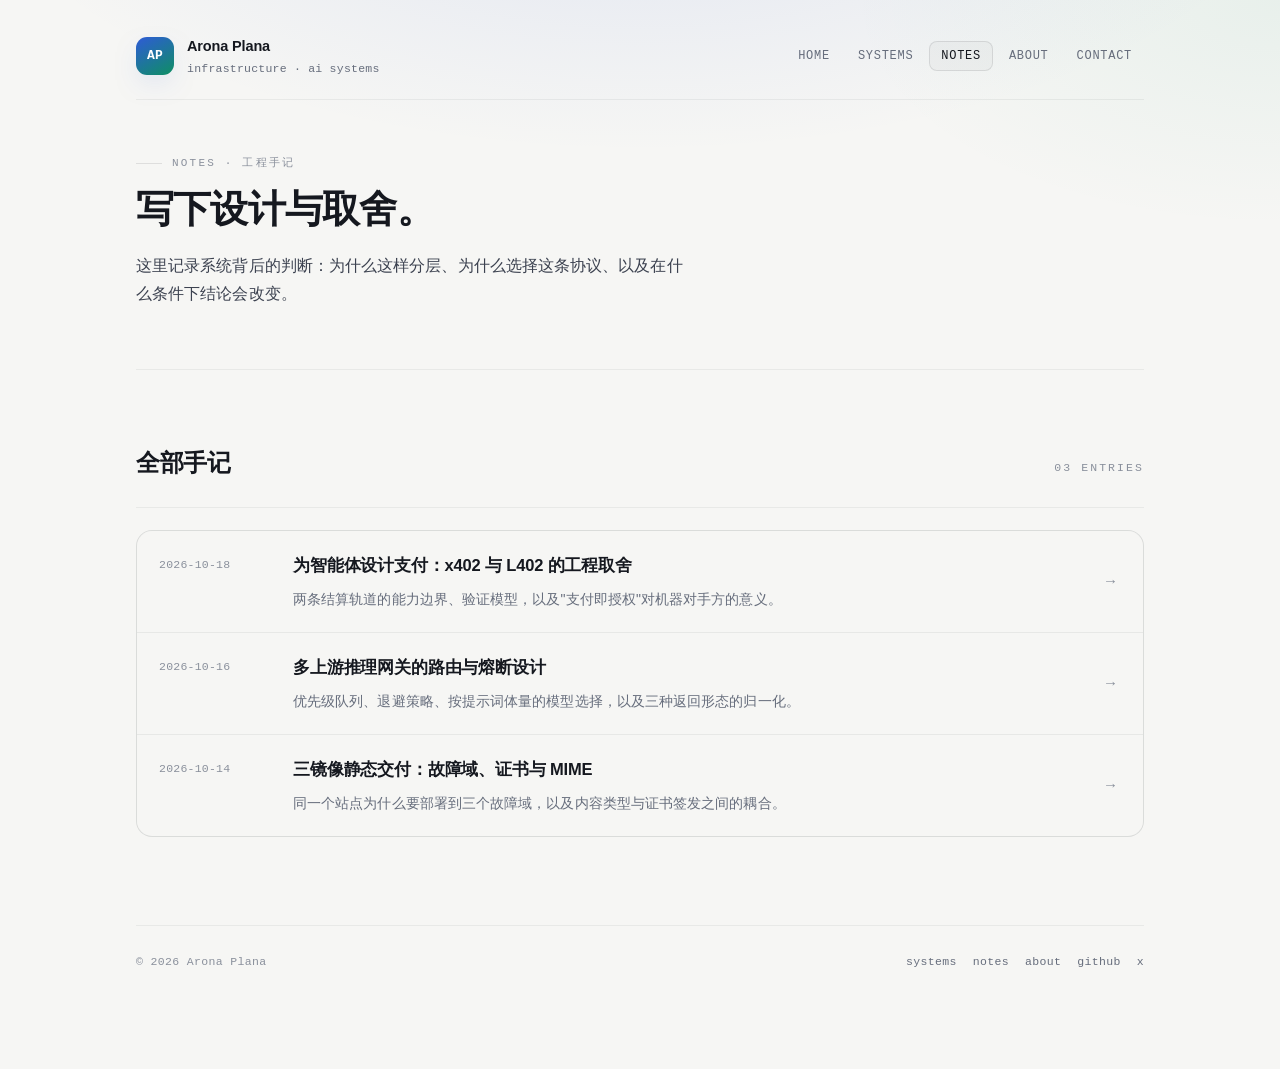
==== notes/index.html @ 3d63c318 "site: multi-page rebuild (home, systems x3, notes x3, about, contact)" ====
<!DOCTYPE html>
<html lang="zh-CN">
<head>
<meta charset="UTF-8">
<meta name="viewport" content="width=device-width, initial-scale=1">
<title>Notes — Arona Plana</title>
<meta name="description" content="工程手记：推理网关、支付轨道与边缘交付的设计与取舍。">
<meta name="theme-color" content="#0a0b0e">
<link rel="stylesheet" href="/assets/style.css">
</head>
<body>
<div class="wrap">

  <div class="top">
    <a class="brand" href="/">
      <div class="monogram">AP</div>
      <div><b>Arona Plana</b><span>infrastructure · ai systems</span></div>
    </a>
    <nav class="nav">
      <a href="/">Home</a>
      <a href="/systems/">Systems</a>
      <a href="/notes/" aria-current="page">Notes</a>
      <a href="/about/">About</a>
      <a href="/contact/">Contact</a>
    </nav>
  </div>

  <header class="page-hero">
    <div class="eyebrow">Notes · 工程手记</div>
    <h1>写下设计与取舍。</h1>
    <p class="lede">这里记录系统背后的判断：为什么这样分层、为什么选择这条协议、以及在什么条件下结论会改变。</p>
  </header>

  <section>
    <div class="sec-head"><h2>全部手记</h2><span class="idx">03 entries</span></div>
    <div class="rule"></div>
    <div class="notes">

      <a class="note" href="/notes/x402-l402/">
        <time>2026-10-18</time>
        <div>
          <h3>为智能体设计支付：x402 与 L402 的工程取舍</h3>
          <p>两条结算轨道的能力边界、验证模型，以及"支付即授权"对机器对手方的意义。</p>
        </div>
        <span class="arrow">→</span>
      </a>

      <a class="note" href="/notes/multi-upstream/">
        <time>2026-10-16</time>
        <div>
          <h3>多上游推理网关的路由与熔断设计</h3>
          <p>优先级队列、退避策略、按提示词体量的模型选择，以及三种返回形态的归一化。</p>
        </div>
        <span class="arrow">→</span>
      </a>

      <a class="note" href="/notes/edge-delivery/">
        <time>2026-10-14</time>
        <div>
          <h3>三镜像静态交付：故障域、证书与 MIME</h3>
          <p>同一个站点为什么要部署到三个故障域，以及内容类型与证书签发之间的耦合。</p>
        </div>
        <span class="arrow">→</span>
      </a>

    </div>
  </section>

  <footer>
    <span>© 2026 Arona Plana</span>
    <span class="alt">
      <a href="/systems/">systems</a>
      <a href="/notes/">notes</a>
      <a href="/about/">about</a>
      <a href="https://github.com/aronaplana-os">github</a>
      <a href="https://x.com/aronaplana2026">x</a>
    </span>
  </footer>

</div>
</body>
</html>
---- assets/style.css ----
/* ==========================================================================
   Arona Plana — design system
   editorial · dark-first · zero external assets
   ========================================================================== */
:root{
  --bg:#0a0b0e;
  --bg-soft:#0e1015;
  --panel:rgba(255,255,255,.025);
  --panel-hi:rgba(255,255,255,.05);
  --line:rgba(255,255,255,.075);
  --line-soft:rgba(255,255,255,.045);
  --fg:#eceef2;
  --fg-dim:#b7bcc8;
  --mut:#7c8291;
  --mut-2:#5a606d;
  --acc:#9db8ff;
  --acc-ink:#0a0b0e;
  --acc-2:#7ee2b8;
  --mono:ui-monospace,"SFMono-Regular",Menlo,Consolas,"Liberation Mono",monospace;
  --serif:"Iowan Old Style","Source Serif Pro",Georgia,"Songti SC","Noto Serif CJK SC",serif;
  --sans:-apple-system,BlinkMacSystemFont,"Segoe UI","PingFang SC","Hiragino Sans GB","Microsoft YaHei",sans-serif;
  --r:16px;
  --max:1060px;
  --narrow:760px;
}
@media (prefers-color-scheme: light){
  :root{
    --bg:#f6f6f4; --bg-soft:#fbfbfa;
    --panel:rgba(15,18,24,.025); --panel-hi:rgba(15,18,24,.045);
    --line:rgba(15,18,24,.10); --line-soft:rgba(15,18,24,.06);
    --fg:#15181f; --fg-dim:#3c4250; --mut:#666d7c; --mut-2:#8a909c;
    --acc:#2f5bd7; --acc-ink:#ffffff; --acc-2:#0e8f63;
  }
}
*{box-sizing:border-box}
html{scroll-behavior:smooth}
::selection{background:color-mix(in srgb,var(--acc) 28%,transparent);color:var(--fg)}
body{
  margin:0;
  background:
    radial-gradient(1100px 520px at 50% -170px, color-mix(in srgb,var(--acc) 12%,transparent), transparent 62%),
    radial-gradient(720px 380px at 100% 0%, color-mix(in srgb,var(--acc-2) 6%,transparent), transparent 60%),
    var(--bg);
  color:var(--fg);
  font:15.5px/1.78 var(--sans);
  -webkit-font-smoothing:antialiased;
  text-rendering:optimizeLegibility;
  letter-spacing:.005em;
}
a{color:var(--acc);text-decoration:none}
a:hover{color:color-mix(in srgb,var(--acc) 82%,var(--fg))}
a:focus-visible,button:focus-visible{outline:2px solid var(--acc);outline-offset:3px;border-radius:6px}
img{max-width:100%}
.wrap{max-width:var(--max);margin:0 auto;padding:34px 26px 96px}
.narrow{max-width:var(--narrow);margin:0 auto}

/* ---------- top bar ---------- */
.top{
  display:flex;align-items:center;justify-content:space-between;gap:18px;
  padding-bottom:22px;border-bottom:1px solid var(--line-soft);
}
.brand{display:flex;align-items:center;gap:13px;min-width:0}
.brand:hover{text-decoration:none}
.monogram{
  width:38px;height:38px;border-radius:11px;flex:0 0 auto;
  display:grid;place-items:center;
  font:600 13px/1 var(--mono);letter-spacing:.02em;color:var(--acc-ink);
  background:linear-gradient(150deg,var(--acc),var(--acc-2));
  box-shadow:0 10px 30px -12px color-mix(in srgb,var(--acc) 55%,transparent);
}
.brand b{display:block;font-size:14.5px;font-weight:600;letter-spacing:-.01em;color:var(--fg)}
.brand span{display:block;font:11.5px/1.5 var(--mono);color:var(--mut);letter-spacing:.02em}
.nav{display:flex;gap:4px;flex-wrap:wrap}
.nav a{
  font:12px/1 var(--mono);letter-spacing:.06em;text-transform:uppercase;
  color:var(--mut);padding:8px 11px;border-radius:8px;border:1px solid transparent;
  transition:color .18s,border-color .18s,background .18s;
}
.nav a:hover{color:var(--fg);border-color:var(--line);background:var(--panel);text-decoration:none}
.nav a[aria-current="page"]{color:var(--fg);border-color:var(--line);background:var(--panel)}

/* ---------- hero ---------- */
.hero{padding:72px 0 52px;display:grid;grid-template-columns:1.55fr .8fr;gap:48px;align-items:end}
@media (max-width:840px){ .hero{grid-template-columns:1fr;gap:28px;padding:48px 0 34px} }
.eyebrow{
  font:11px/1 var(--mono);letter-spacing:.2em;text-transform:uppercase;color:var(--mut-2);
  display:flex;align-items:center;gap:10px;margin-bottom:18px;
}
.eyebrow::before{content:"";width:26px;height:1px;background:var(--line);display:block}
h1{
  font-family:var(--serif);font-size:clamp(30px,4.6vw,46px);line-height:1.18;
  letter-spacing:-.02em;font-weight:600;margin:0 0 20px;text-wrap:balance;
}
h1 em{font-style:normal;color:var(--acc)}
.lede{color:var(--fg-dim);font-size:16px;max-width:62ch;margin:0 0 26px}
.lede b{color:var(--fg);font-weight:600}
.page-hero{padding:58px 0 34px;border-bottom:1px solid var(--line-soft);margin-bottom:10px}
.page-hero h1{font-size:clamp(27px,3.6vw,38px)}

.meta-grid{display:grid;grid-template-columns:1fr 1fr;gap:1px;background:var(--line-soft);border:1px solid var(--line-soft);border-radius:var(--r);overflow:hidden}
.meta-grid div{background:var(--bg);padding:16px 18px}
.meta-grid b{display:block;font:600 20px/1.1 var(--mono);letter-spacing:-.02em;margin-bottom:6px}
.meta-grid span{font:11.5px/1.5 var(--mono);color:var(--mut);letter-spacing:.04em;text-transform:uppercase}

.status{
  display:inline-flex;align-items:center;gap:8px;
  font:11.5px/1 var(--mono);color:var(--mut);
  border:1px solid var(--line);border-radius:999px;padding:7px 12px;background:var(--panel);
}
.dot{width:6px;height:6px;border-radius:50%;background:var(--acc-2);box-shadow:0 0 0 4px color-mix(in srgb,var(--acc-2) 16%,transparent)}

/* ---------- sections ---------- */
section{margin-top:72px}
.sec-head{display:flex;align-items:baseline;justify-content:space-between;gap:20px;margin-bottom:22px}
.sec-head h2{font-family:var(--serif);font-size:24px;font-weight:600;letter-spacing:-.015em;margin:0}
.sec-head .idx{font:11.5px/1 var(--mono);color:var(--mut-2);letter-spacing:.18em;text-transform:uppercase}
.sec-head .more{font:11.5px/1 var(--mono);letter-spacing:.08em;text-transform:uppercase}
.rule{height:1px;background:var(--line-soft);margin:0 0 22px}

/* ---------- product cards ---------- */
.products{display:grid;grid-template-columns:repeat(3,1fr);gap:16px}
@media (max-width:900px){ .products{grid-template-columns:1fr} }
.product{
  position:relative;display:flex;flex-direction:column;
  border:1px solid var(--line);border-radius:var(--r);
  background:linear-gradient(180deg,var(--panel-hi),var(--panel));
  padding:24px 22px 22px;transition:border-color .2s,transform .2s;
}
.product:hover{border-color:color-mix(in srgb,var(--acc) 40%,var(--line));transform:translateY(-2px);text-decoration:none}
.product .no{font:11px/1 var(--mono);color:var(--mut-2);letter-spacing:.12em}
.product h3{margin:14px 0 4px;font-size:17.5px;font-weight:600;letter-spacing:-.01em;color:var(--fg)}
.product .en{font:11px/1.6 var(--mono);color:var(--mut-2);letter-spacing:.06em;text-transform:uppercase;margin:0 0 12px}
.product p{margin:0 0 16px;color:var(--mut);font-size:14px;flex:1}
.product .go{font:11.5px/1 var(--mono);letter-spacing:.08em;text-transform:uppercase;color:var(--acc)}

/* ---------- notes list ---------- */
.notes{display:grid;gap:1px;background:var(--line-soft);border:1px solid var(--line-soft);border-radius:var(--r);overflow:hidden}
.note{
  display:grid;grid-template-columns:112px 1fr 18px;gap:22px;align-items:start;
  padding:20px 22px;background:var(--bg);transition:background .18s;
}
.note:hover{background:var(--bg-soft);text-decoration:none}
.note:hover .arrow{transform:translateX(3px);color:var(--acc)}
.note time{font:11.5px/1.9 var(--mono);color:var(--mut-2);letter-spacing:.02em;padding-top:3px}
.note h3{margin:0 0 7px;font-size:16.5px;font-weight:600;letter-spacing:-.01em;color:var(--fg)}
.note p{margin:0;color:var(--mut);font-size:14px}
.arrow{color:var(--mut-2);transition:transform .18s,color .18s;align-self:center;font-size:15px}
@media (max-width:680px){ .note{grid-template-columns:1fr;gap:8px} .note time{padding:0} .arrow{display:none} }

/* ---------- prose (article pages) ---------- */
.prose{max-width:var(--narrow);margin:0 auto}
.prose .kicker{font:11px/1 var(--mono);letter-spacing:.18em;text-transform:uppercase;color:var(--mut-2);margin-bottom:14px}
.prose h1{font-size:clamp(26px,3.4vw,36px);margin-bottom:14px}
.prose .byline{font:11.5px/1.6 var(--mono);color:var(--mut-2);letter-spacing:.04em;display:flex;gap:14px;flex-wrap:wrap;margin-bottom:30px}
.prose h2{font-family:var(--serif);font-size:21px;font-weight:600;letter-spacing:-.01em;margin:40px 0 12px}
.prose h3{font-size:16.5px;font-weight:600;margin:26px 0 8px}
.prose p{color:var(--fg-dim);margin:0 0 16px}
.prose ul,.prose ol{color:var(--fg-dim);padding-left:22px;margin:0 0 16px}
.prose li{margin:6px 0}
.prose code{font:13px/1.5 var(--mono);background:var(--panel-hi);border:1px solid var(--line-soft);border-radius:6px;padding:2px 6px}
.prose pre{
  background:var(--bg-soft);border:1px solid var(--line);border-radius:12px;
  padding:16px 18px;overflow:auto;margin:0 0 18px;
}
.prose pre code{background:none;border:0;padding:0;font-size:12.8px;line-height:1.7;color:var(--fg-dim)}
.prose blockquote{
  margin:0 0 18px;padding:2px 0 2px 18px;border-left:2px solid var(--line);
  color:var(--mut);font-style:italic;
}
.prose hr{border:0;border-top:1px solid var(--line-soft);margin:34px 0}

/* ---------- data table ---------- */
.tbl{width:100%;border-collapse:collapse;font-size:13.5px;margin:0 0 18px}
.tbl th{
  text-align:left;font:11px/1 var(--mono);letter-spacing:.12em;text-transform:uppercase;
  color:var(--mut-2);padding:0 14px 10px 0;border-bottom:1px solid var(--line);
}
.tbl td{padding:12px 14px 12px 0;border-bottom:1px solid var(--line-soft);color:var(--fg-dim);vertical-align:top}
.tbl td:first-child{color:var(--fg);font-weight:500}
.tbl code{font:12.5px/1.5 var(--mono)}

/* ---------- cards / callout ---------- */
.card{background:var(--panel);border:1px solid var(--line);border-radius:var(--r);padding:22px}
.card + .card{margin-top:14px}
.grid2{display:grid;grid-template-columns:1fr 1fr;gap:16px}
.grid3{display:grid;grid-template-columns:repeat(3,1fr);gap:16px}
@media (max-width:820px){ .grid2,.grid3{grid-template-columns:1fr} }
.callout{
  border:1px solid var(--line);border-left:2px solid var(--acc);border-radius:10px;
  background:var(--panel);padding:16px 18px;color:var(--fg-dim);font-size:14px;
}
.callout b{color:var(--fg)}

/* ---------- kv ---------- */
.kv{display:grid;grid-template-columns:150px 1fr;gap:12px 26px;font-size:14px}
.kv dt{font:11.5px/1.7 var(--mono);letter-spacing:.1em;text-transform:uppercase;color:var(--mut-2);padding-top:2px}
.kv dd{margin:0;color:var(--fg-dim)}
.kv dd b{color:var(--fg);font-weight:600}
@media (max-width:620px){ .kv{grid-template-columns:1fr;gap:4px 0} .kv dd{margin-bottom:12px} }

/* ---------- contact & payment ---------- */
.contact{display:flex;flex-wrap:wrap;gap:10px}
.contact a{
  display:inline-flex;align-items:center;gap:9px;
  border:1px solid var(--line);border-radius:10px;padding:11px 14px;
  font:12.5px/1 var(--mono);color:var(--fg-dim);background:var(--panel);
  transition:border-color .18s,color .18s,background .18s;
}
.contact a:hover{color:var(--fg);border-color:color-mix(in srgb,var(--acc) 45%,var(--line));background:var(--panel-hi);text-decoration:none}
.contact .k{color:var(--mut-2);font-size:10.5px;letter-spacing:.12em;text-transform:uppercase}
.pay{margin-top:16px;border:1px solid var(--line-soft);border-radius:12px;background:var(--bg-soft);padding:16px 18px;display:grid;gap:8px}
.pay .row{display:grid;grid-template-columns:96px 1fr;gap:14px;align-items:baseline}
.pay .row .k{font:10.5px/1.6 var(--mono);letter-spacing:.12em;text-transform:uppercase;color:var(--mut-2)}
.pay .row code{font:12px/1.7 var(--mono);color:var(--fg-dim);word-break:break-all;user-select:all}
@media (max-width:620px){ .pay .row{grid-template-columns:1fr;gap:2px} }

/* ---------- footer ---------- */
footer{
  margin-top:88px;padding-top:26px;border-top:1px solid var(--line-soft);
  display:flex;justify-content:space-between;gap:16px;flex-wrap:wrap;
  font:11.5px/1.8 var(--mono);color:var(--mut-2);letter-spacing:.03em;
}
footer .alt{display:flex;gap:16px;flex-wrap:wrap}
footer a{color:var(--mut)}

/* ---------- motion ---------- */
@media (prefers-reduced-motion:no-preference){
  .hero,.product,.note{animation:rise .5s cubic-bezier(.22,.8,.3,1) both}
  .product:nth-child(2),.note:nth-child(2){animation-delay:.05s}
  .product:nth-child(3),.note:nth-child(3){animation-delay:.1s}
  @keyframes rise{from{opacity:0;transform:translateY(10px)}to{opacity:1;transform:none}}
}
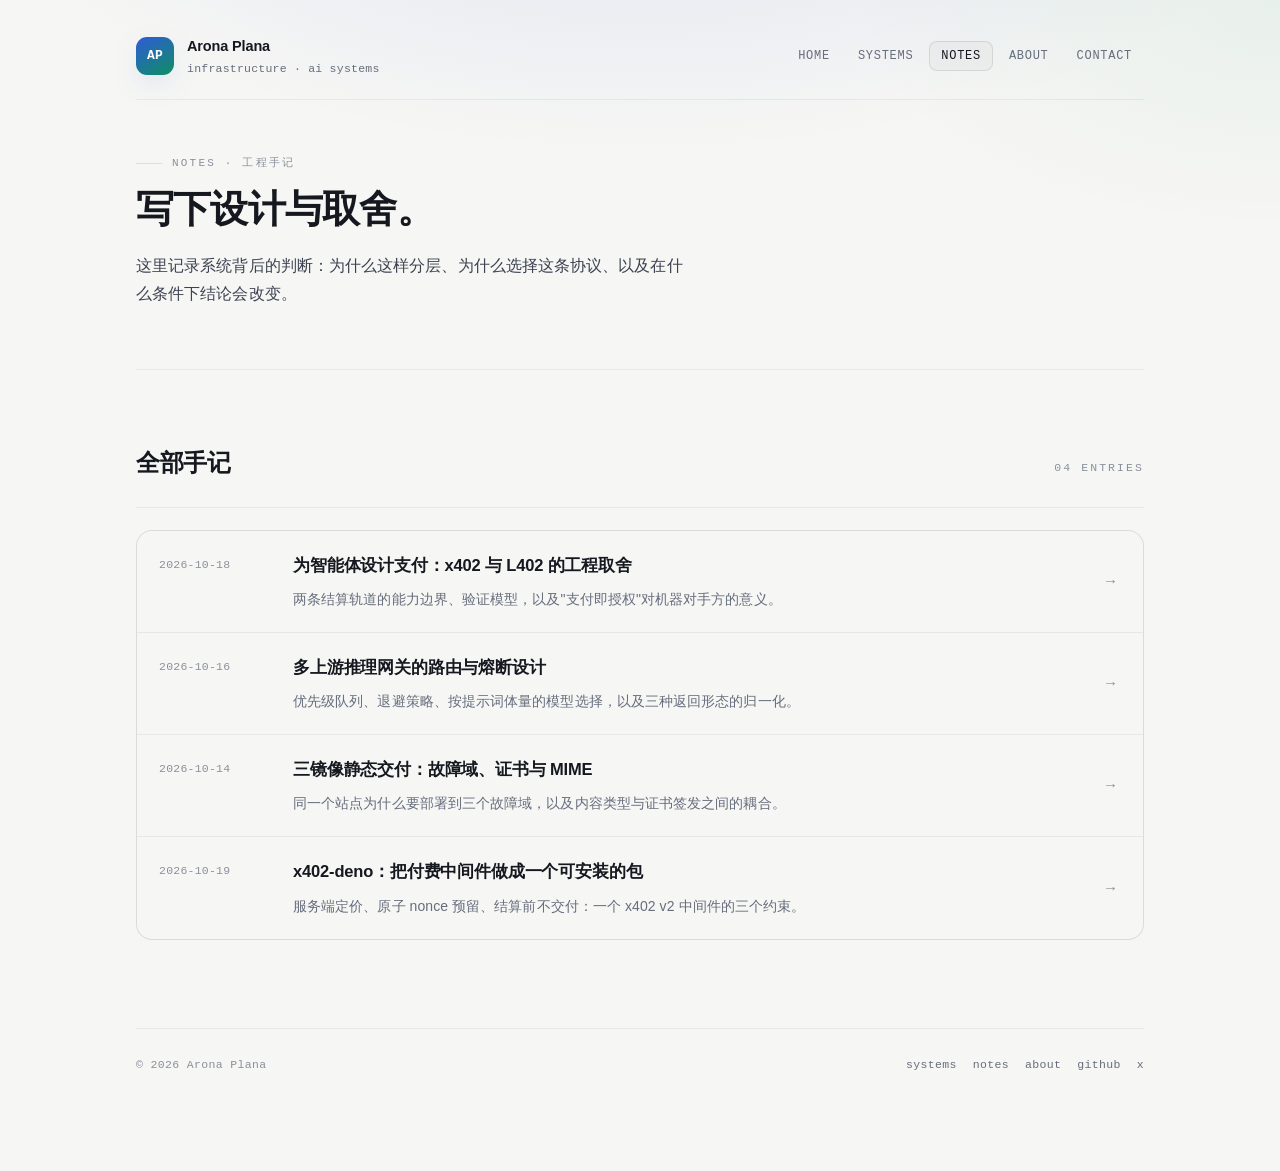
==== commit 9f02ffa3: "site: multi-page rebuild (home, systems x3, notes x3, about, contact)" ====
--- a/notes/index.html
+++ b/notes/index.html
@@ -32,7 +32,7 @@
   </header>
 
   <section>
-    <div class="sec-head"><h2>全部手记</h2><span class="idx">03 entries</span></div>
+    <div class="sec-head"><h2>全部手记</h2><span class="idx">04 entries</span></div>
     <div class="rule"></div>
     <div class="notes">
 
@@ -63,6 +63,15 @@
         <span class="arrow">→</span>
       </a>
 
+      <a class="note" href="/notes/x402-deno/">
+        <time>2026-10-19</time>
+        <div>
+          <h3>x402-deno：把付费中间件做成一个可安装的包</h3>
+          <p>服务端定价、原子 nonce 预留、结算前不交付：一个 x402 v2 中间件的三个约束。</p>
+        </div>
+        <span class="arrow">→</span>
+      </a>
+
     </div>
   </section>
 
